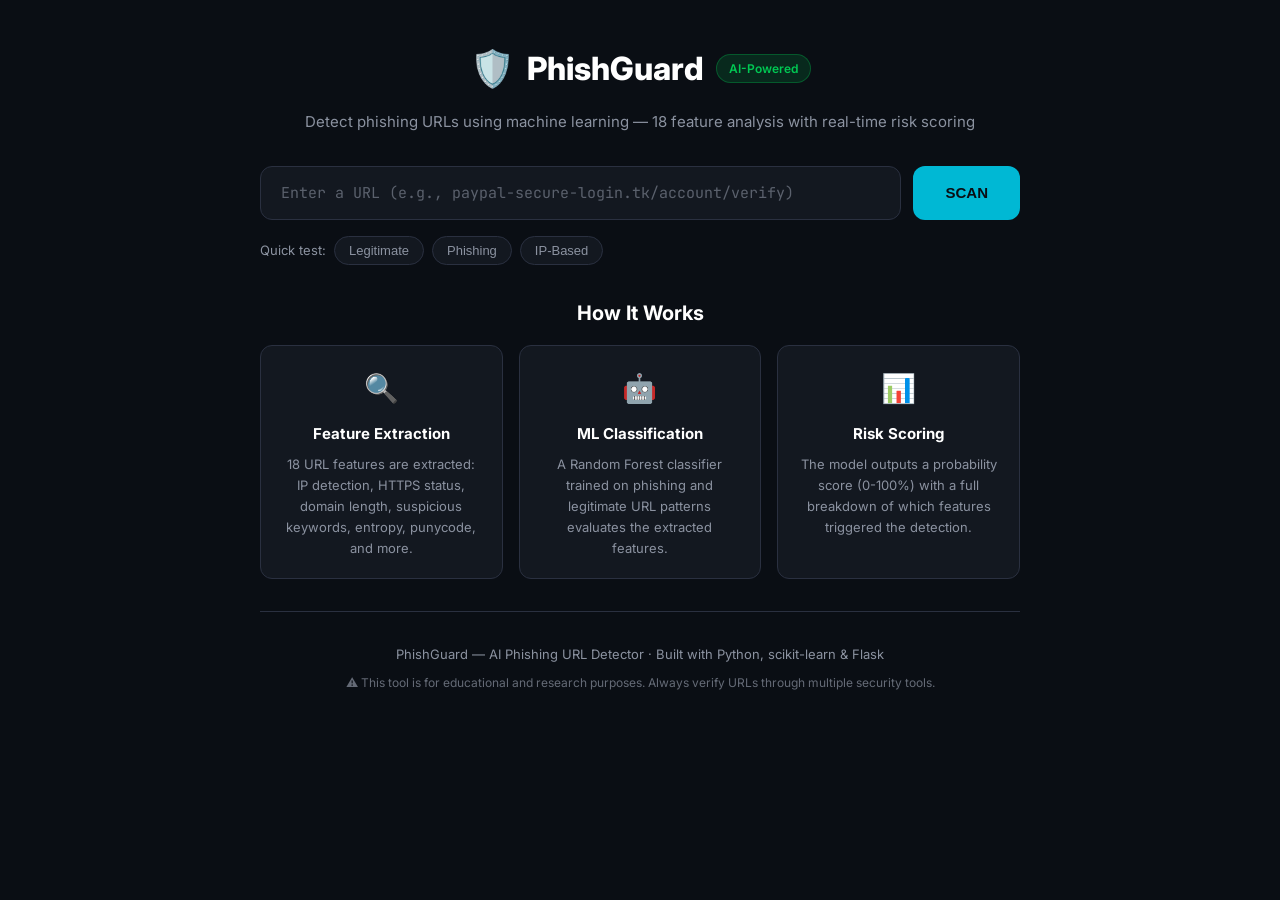
==== templates/index.html @ 92963863 "Initial commit: PhishGuard AI phishing URL detector - Python Flask web server with REST API - Random" ====
<!DOCTYPE html>
<html lang="en">
<head>
  <meta charset="UTF-8">
  <meta name="viewport" content="width=device-width, initial-scale=1.0">
  <title>PhishGuard — AI Phishing URL Detector</title>
  <link rel="stylesheet" href="/static/css/style.css">
  <link rel="preconnect" href="https://fonts.googleapis.com">
  <link href="https://fonts.googleapis.com/css2?family=JetBrains+Mono:wght@400;500;700&family=Inter:wght@300;400;500;600;700;800&display=swap" rel="stylesheet">
</head>
<body>
  <div class="container">
    <!-- Header -->
    <header>
      <div class="logo">
        <span class="logo-icon">🛡️</span>
        <h1>PhishGuard</h1>
        <span class="badge">AI-Powered</span>
      </div>
      <p class="subtitle">Detect phishing URLs using machine learning — 18 feature analysis with real-time risk scoring</p>
    </header>

    <!-- Input Section -->
    <section class="input-section">
      <div class="input-row">
        <input type="text" id="urlInput" placeholder="Enter a URL (e.g., paypal-secure-login.tk/account/verify)" autocomplete="off">
        <button id="scanBtn" onclick="scanUrl()">SCAN</button>
      </div>
      <div class="quick-test">
        <span>Quick test:</span>
        <button class="test-btn" onclick="testUrl('https://www.google.com/search?q=hello')">Legitimate</button>
        <button class="test-btn" onclick="testUrl('http://paypal-secure-login.tk/account/verify?id=12345')">Phishing</button>
        <button class="test-btn" onclick="testUrl('http://192.168.1.1/login.php?account=verify')">IP-Based</button>
      </div>
    </section>

    <!-- Loading -->
    <div id="loading" class="loading hidden">
      <div class="spinner"></div>
      <p>Analyzing URL...</p>
    </div>

    <!-- Error -->
    <div id="error" class="error hidden"></div>

    <!-- Results -->
    <div id="results" class="results hidden">
      <!-- Risk Score -->
      <div class="risk-score-card">
        <div class="risk-gauge">
          <div class="gauge-circle" id="gaugeCircle">
            <div class="gauge-value" id="riskScore">0</div>
            <div class="gauge-label">RISK SCORE</div>
          </div>
        </div>
        <div class="risk-info">
          <div class="risk-level" id="riskLevel">LOW</div>
          <div class="risk-url" id="scannedUrl"></div>
          <div class="risk-prob">
            <div class="prob-bar">
              <div class="prob-label">Legitimate</div>
              <div class="prob-fill legit" id="legitBar"></div>
              <div class="prob-pct" id="legitPct">0%</div>
            </div>
            <div class="prob-bar">
              <div class="prob-label">Phishing</div>
              <div class="prob-fill phish" id="phishBar"></div>
              <div class="prob-pct" id="phishPct">0%</div>
            </div>
          </div>
        </div>
      </div>

      <!-- Summary -->
      <div class="summary-card">
        <div class="summary-stat">
          <div class="stat-val" id="suspiciousCount">0</div>
          <div class="stat-label">Suspicious Features</div>
        </div>
        <div class="summary-divider"></div>
        <div class="summary-stat">
          <div class="stat-val" id="totalFeatures">18</div>
          <div class="stat-label">Total Features Analyzed</div>
        </div>
        <div class="summary-divider"></div>
        <div class="summary-stat">
          <div class="stat-val" id="verdict">SAFE</div>
          <div class="stat-label">Verdict</div>
        </div>
      </div>

      <!-- Feature Breakdown -->
      <div class="features-card">
        <h3>Feature Analysis Breakdown</h3>
        <p class="card-desc">18 URL features extracted and evaluated by the Random Forest model</p>
        <div id="featureList" class="feature-list"></div>
      </div>
    </div>

    <!-- Info Section -->
    <section class="info-section" id="infoSection">
      <h3>How It Works</h3>
      <div class="info-grid">
        <div class="info-card">
          <div class="info-icon">🔍</div>
          <h4>Feature Extraction</h4>
          <p>18 URL features are extracted: IP detection, HTTPS status, domain length, suspicious keywords, entropy, punycode, and more.</p>
        </div>
        <div class="info-card">
          <div class="info-icon">🤖</div>
          <h4>ML Classification</h4>
          <p>A Random Forest classifier trained on phishing and legitimate URL patterns evaluates the extracted features.</p>
        </div>
        <div class="info-card">
          <div class="info-icon">📊</div>
          <h4>Risk Scoring</h4>
          <p>The model outputs a probability score (0-100%) with a full breakdown of which features triggered the detection.</p>
        </div>
      </div>
    </section>

    <!-- Footer -->
    <footer>
      <p>PhishGuard — AI Phishing URL Detector · Built with Python, scikit-learn & Flask</p>
      <p class="footer-note">⚠️ This tool is for educational and research purposes. Always verify URLs through multiple security tools.</p>
    </footer>
  </div>

  <script src="/static/js/app.js"></script>
</body>
</html>
---- static/css/style.css ----
:root {
  --bg: #0A0E14;
  --bg-card: #131820;
  --bg-light: #1A1F2B;
  --border: #2A3040;
  --green: #00C853;
  --yellow: #FFD600;
  --red: #FF3D00;
  --cyan: #00B8D4;
  --orange: #FF8C00;
  --text: #E8EAED;
  --text-dim: #8B92A0;
}

* { margin: 0; padding: 0; box-sizing: border-box; }

body {
  font-family: 'Inter', -apple-system, sans-serif;
  background: var(--bg); color: var(--text);
  line-height: 1.6; min-height: 100vh;
}

.container { max-width: 800px; margin: 0 auto; padding: 40px 20px; }

/* Header */
header { text-align: center; margin-bottom: 32px; }
.logo { display: flex; align-items: center; justify-content: center; gap: 12px; }
.logo-icon { font-size: 36px; }
h1 { font-size: 32px; font-weight: 800; color: white; }
.badge {
  background: rgba(0,200,83,0.15); color: var(--green);
  padding: 4px 12px; border-radius: 100px;
  font-size: 12px; font-weight: 600;
  border: 1px solid rgba(0,200,83,0.3);
}
.subtitle { color: var(--text-dim); font-size: 15px; margin-top: 12px; }

/* Input */
.input-section { margin-bottom: 32px; }
.input-row {
  display: flex; gap: 12px; margin-bottom: 16px;
}
#urlInput {
  flex: 1; padding: 16px 20px;
  background: var(--bg-card); border: 1px solid var(--border);
  border-radius: 12px; color: var(--text); font-size: 15px;
  font-family: 'JetBrains Mono', monospace;
  transition: border-color 0.2s;
}
#urlInput:focus { outline: none; border-color: var(--cyan); }
#urlInput::placeholder { color: var(--text-dim); opacity: 0.6; }
#scanBtn {
  padding: 16px 32px; background: var(--cyan); color: var(--bg);
  border: none; border-radius: 12px;
  font-size: 15px; font-weight: 700; cursor: pointer;
  transition: transform 0.2s, background 0.2s;
}
#scanBtn:hover { background: #00D4F0; transform: translateY(-2px); }
#scanBtn:active { transform: translateY(0); }

.quick-test {
  display: flex; align-items: center; gap: 8px; flex-wrap: wrap;
}
.quick-test span { font-size: 13px; color: var(--text-dim); }
.test-btn {
  padding: 6px 14px; background: var(--bg-card);
  border: 1px solid var(--border); border-radius: 100px;
  color: var(--text-dim); font-size: 13px; cursor: pointer;
  transition: all 0.2s;
}
.test-btn:hover { border-color: var(--cyan); color: var(--cyan); }

/* Loading */
.loading { text-align: center; padding: 48px; }
.spinner {
  width: 48px; height: 48px; border-radius: 50%;
  border: 3px solid var(--border); border-top-color: var(--cyan);
  animation: spin 0.8s linear infinite; margin: 0 auto 16px;
}
@keyframes spin { to { transform: rotate(360deg); } }
.loading p { color: var(--text-dim); }

/* Error */
.error {
  padding: 16px 20px; background: rgba(255,61,0,0.1);
  border: 1px solid rgba(255,61,0,0.3); border-radius: 12px;
  color: var(--red); text-align: center;
}

/* Results */
.results { animation: fadeIn 0.4s ease; }
@keyframes fadeIn { from { opacity: 0; transform: translateY(20px); } to { opacity: 1; } }

/* Risk Score Card */
.risk-score-card {
  display: flex; gap: 32px; align-items: center;
  background: var(--bg-card); border: 1px solid var(--border);
  border-radius: 16px; padding: 32px; margin-bottom: 16px;
}
.risk-gauge { flex-shrink: 0; }
.gauge-circle {
  width: 120px; height: 120px; border-radius: 50%;
  display: flex; flex-direction: column; align-items: center; justify-content: center;
  border: 4px solid var(--green); transition: border-color 0.4s;
}
.gauge-value { font-size: 32px; font-weight: 800; color: white; }
.gauge-label { font-size: 11px; color: var(--text-dim); margin-top: 2px; }
.risk-info { flex: 1; }
.risk-level {
  font-size: 24px; font-weight: 800; margin-bottom: 4px;
}
.risk-url {
  font-family: 'JetBrains Mono', monospace; font-size: 13px;
  color: var(--text-dim); margin-bottom: 16px;
  word-break: break-all; max-width: 100%;
}
.risk-prob { display: flex; flex-direction: column; gap: 8px; }
.prob-bar {
  display: flex; align-items: center; gap: 12px; font-size: 13px;
}
.prob-label { width: 80px; color: var(--text-dim); }
.prob-fill {
  height: 8px; border-radius: 100px; width: 0;
  transition: width 0.6s ease; background: var(--green);
}
.prob-fill.phish { background: var(--red); }
.prob-pct { width: 50px; color: var(--text); font-weight: 600; }

/* Summary */
.summary-card {
  display: flex; align-items: center; justify-content: space-around;
  background: var(--bg-card); border: 1px solid var(--border);
  border-radius: 16px; padding: 24px; margin-bottom: 16px;
}
.summary-stat { text-align: center; }
.stat-val { font-size: 28px; font-weight: 800; color: white; }
.stat-label { font-size: 12px; color: var(--text-dim); margin-top: 4px; }
.summary-divider { width: 1px; height: 40px; background: var(--border); }

/* Features */
.features-card {
  background: var(--bg-card); border: 1px solid var(--border);
  border-radius: 16px; padding: 24px; margin-bottom: 32px;
}
.features-card h3 { font-size: 18px; color: white; margin-bottom: 4px; }
.card-desc { font-size: 13px; color: var(--text-dim); margin-bottom: 20px; }
.feature-list { display: flex; flex-direction: column; gap: 8px; }
.feature-item {
  display: flex; align-items: center; gap: 12px;
  padding: 10px 16px; background: var(--bg-light);
  border-radius: 8px; border: 1px solid transparent;
  transition: border-color 0.2s;
}
.feature-item.suspicious {
  border-color: rgba(255,61,0,0.3);
  background: rgba(255,61,0,0.05);
}
.feature-icon { font-size: 16px; width: 20px; }
.feature-name { font-size: 13px; color: var(--text); flex: 1; }
.feature-value {
  font-family: 'JetBrains Mono', monospace; font-size: 13px;
  color: var(--text-dim); font-weight: 600;
}
.feature-note {
  font-size: 12px; color: var(--red); margin-left: 8px;
}

/* Info Section */
.info-section { margin-bottom: 32px; }
.info-section h3 { font-size: 20px; color: white; margin-bottom: 16px; text-align: center; }
.info-grid { display: grid; grid-template-columns: repeat(3, 1fr); gap: 16px; }
.info-card {
  background: var(--bg-card); border: 1px solid var(--border);
  border-radius: 12px; padding: 20px; text-align: center;
}
.info-icon { font-size: 28px; margin-bottom: 12px; }
.info-card h4 { font-size: 15px; color: white; margin-bottom: 8px; }
.info-card p { font-size: 13px; color: var(--text-dim); }

/* Footer */
footer { text-align: center; padding-top: 32px; border-top: 1px solid var(--border); }
footer p { font-size: 13px; color: var(--text-dim); }
.footer-note { font-size: 12px; margin-top: 8px; opacity: 0.7; }

/* Hidden */
.hidden { display: none; }

/* Responsive */
@media (max-width: 600px) {
  .container { padding: 20px 16px; }
  .input-row { flex-direction: column; }
  #scanBtn { width: 100%; }
  .risk-score-card { flex-direction: column; text-align: center; }
  .info-grid { grid-template-columns: 1fr; }
  .summary-card { flex-direction: column; gap: 16px; }
  .summary-divider { width: 100%; height: 1px; }
  h1 { font-size: 26px; }
}
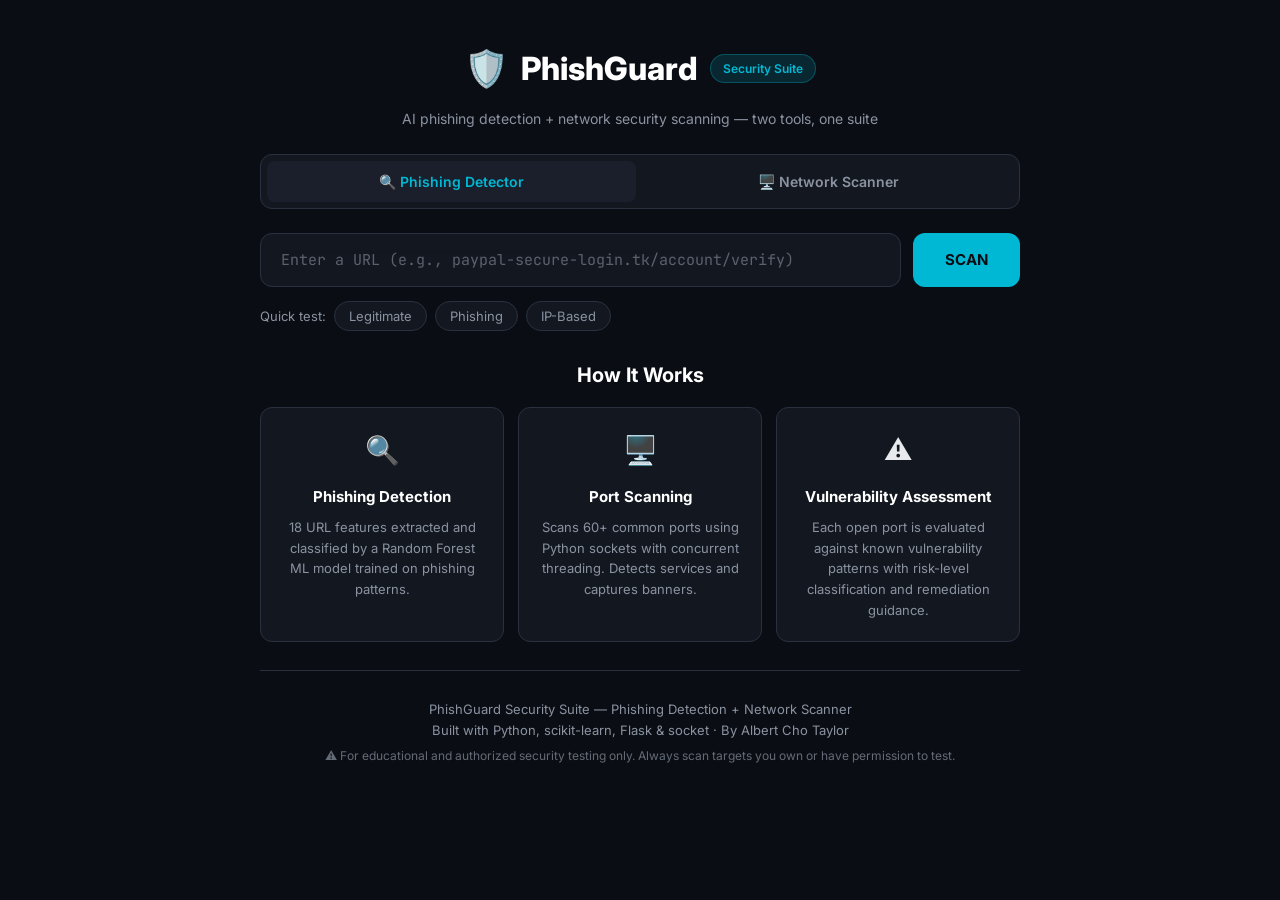
==== commit 62190bfe: "Add Network Security Scanner — port scanning, service detection, vulnerability assessment - scanner." ====
--- a/templates/index.html
+++ b/templates/index.html
@@ -3,126 +3,207 @@
 <head>
   <meta charset="UTF-8">
   <meta name="viewport" content="width=device-width, initial-scale=1.0">
-  <title>PhishGuard — AI Phishing URL Detector</title>
+  <title>PhishGuard — Security Suite</title>
   <link rel="stylesheet" href="/static/css/style.css">
   <link rel="preconnect" href="https://fonts.googleapis.com">
   <link href="https://fonts.googleapis.com/css2?family=JetBrains+Mono:wght@400;500;700&family=Inter:wght@300;400;500;600;700;800&display=swap" rel="stylesheet">
 </head>
 <body>
   <div class="container">
-    <!-- Header -->
     <header>
       <div class="logo">
         <span class="logo-icon">🛡️</span>
         <h1>PhishGuard</h1>
-        <span class="badge">AI-Powered</span>
-      </div>
-      <p class="subtitle">Detect phishing URLs using machine learning — 18 feature analysis with real-time risk scoring</p>
+        <span class="badge">Security Suite</span>
+      </div>
+      <p class="subtitle">AI phishing detection + network security scanning — two tools, one suite</p>
     </header>
 
-    <!-- Input Section -->
-    <section class="input-section">
-      <div class="input-row">
-        <input type="text" id="urlInput" placeholder="Enter a URL (e.g., paypal-secure-login.tk/account/verify)" autocomplete="off">
-        <button id="scanBtn" onclick="scanUrl()">SCAN</button>
-      </div>
-      <div class="quick-test">
-        <span>Quick test:</span>
-        <button class="test-btn" onclick="testUrl('https://www.google.com/search?q=hello')">Legitimate</button>
-        <button class="test-btn" onclick="testUrl('http://paypal-secure-login.tk/account/verify?id=12345')">Phishing</button>
-        <button class="test-btn" onclick="testUrl('http://192.168.1.1/login.php?account=verify')">IP-Based</button>
-      </div>
-    </section>
-
-    <!-- Loading -->
-    <div id="loading" class="loading hidden">
-      <div class="spinner"></div>
-      <p>Analyzing URL...</p>
-    </div>
-
-    <!-- Error -->
-    <div id="error" class="error hidden"></div>
-
-    <!-- Results -->
-    <div id="results" class="results hidden">
-      <!-- Risk Score -->
-      <div class="risk-score-card">
-        <div class="risk-gauge">
+    <!-- Tab Navigation -->
+    <nav class="tabs">
+      <button class="tab active" onclick="switchTab('phishing')" id="tab-phishing">
+        🔍 Phishing Detector
+      </button>
+      <button class="tab" onclick="switchTab('scanner')" id="tab-scanner">
+        🖥️ Network Scanner
+      </button>
+    </nav>
+
+    <!-- PHISHING DETECTOR TAB -->
+    <div id="phishing-panel" class="tab-panel active">
+      <section class="input-section">
+        <div class="input-row">
+          <input type="text" id="urlInput" placeholder="Enter a URL (e.g., paypal-secure-login.tk/account/verify)" autocomplete="off">
+          <button id="scanBtn" onclick="scanUrl()">SCAN</button>
+        </div>
+        <div class="quick-test">
+          <span>Quick test:</span>
+          <button class="test-btn" onclick="testUrl('https://www.google.com/search?q=hello')">Legitimate</button>
+          <button class="test-btn" onclick="testUrl('http://paypal-secure-login.tk/account/verify?id=12345')">Phishing</button>
+          <button class="test-btn" onclick="testUrl('http://192.168.1.1/login.php?account=verify')">IP-Based</button>
+        </div>
+      </section>
+
+      <div id="loading" class="loading hidden">
+        <div class="spinner"></div>
+        <p>Analyzing URL...</p>
+      </div>
+      <div id="error" class="error hidden"></div>
+
+      <div id="results" class="results hidden">
+        <div class="risk-score-card">
           <div class="gauge-circle" id="gaugeCircle">
             <div class="gauge-value" id="riskScore">0</div>
             <div class="gauge-label">RISK SCORE</div>
           </div>
-        </div>
-        <div class="risk-info">
-          <div class="risk-level" id="riskLevel">LOW</div>
-          <div class="risk-url" id="scannedUrl"></div>
-          <div class="risk-prob">
-            <div class="prob-bar">
-              <div class="prob-label">Legitimate</div>
-              <div class="prob-fill legit" id="legitBar"></div>
-              <div class="prob-pct" id="legitPct">0%</div>
+          <div class="risk-info">
+            <div class="risk-level" id="riskLevel">LOW</div>
+            <div class="risk-url" id="scannedUrl"></div>
+            <div class="risk-prob">
+              <div class="prob-bar">
+                <div class="prob-label">Legitimate</div>
+                <div class="prob-fill legit" id="legitBar"></div>
+                <div class="prob-pct" id="legitPct">0%</div>
+              </div>
+              <div class="prob-bar">
+                <div class="prob-label">Phishing</div>
+                <div class="prob-fill phish" id="phishBar"></div>
+                <div class="prob-pct" id="phishPct">0%</div>
+              </div>
             </div>
-            <div class="prob-bar">
-              <div class="prob-label">Phishing</div>
-              <div class="prob-fill phish" id="phishBar"></div>
-              <div class="prob-pct" id="phishPct">0%</div>
+          </div>
+        </div>
+
+        <div class="summary-card">
+          <div class="summary-stat">
+            <div class="stat-val" id="suspiciousCount">0</div>
+            <div class="stat-label">Suspicious Features</div>
+          </div>
+          <div class="summary-divider"></div>
+          <div class="summary-stat">
+            <div class="stat-val" id="totalFeatures">18</div>
+            <div class="stat-label">Features Analyzed</div>
+          </div>
+          <div class="summary-divider"></div>
+          <div class="summary-stat">
+            <div class="stat-val" id="verdict">SAFE</div>
+            <div class="stat-label">Verdict</div>
+          </div>
+        </div>
+
+        <div class="features-card">
+          <h3>Feature Analysis Breakdown</h3>
+          <p class="card-desc">18 URL features extracted and evaluated by the Random Forest model</p>
+          <div id="featureList" class="feature-list"></div>
+        </div>
+      </div>
+    </div>
+
+    <!-- NETWORK SCANNER TAB -->
+    <div id="scanner-panel" class="tab-panel">
+      <section class="input-section">
+        <div class="input-row">
+          <input type="text" id="targetInput" placeholder="Enter target (e.g., scanme.nmap.org or 192.168.1.1)" autocomplete="off">
+          <button id="scanNetBtn" onclick="scanNetwork()">SCAN</button>
+        </div>
+        <div class="quick-test">
+          <span>Quick test:</span>
+          <button class="test-btn" onclick="testTarget('scanme.nmap.org')">scanme.nmap.org</button>
+          <button class="test-btn" onclick="testTarget('localhost')">localhost</button>
+        </div>
+        <p class="scanner-note">ℹ️ Scans 60+ common ports for open services, banners, and vulnerabilities. For authorized targets only.</p>
+      </section>
+
+      <div id="netLoading" class="loading hidden">
+        <div class="spinner"></div>
+        <p>Scanning target — this may take 10-30 seconds...</p>
+      </div>
+      <div id="netError" class="error hidden"></div>
+
+      <div id="netResults" class="results hidden">
+        <div class="risk-score-card">
+          <div class="gauge-circle" id="netGaugeCircle">
+            <div class="gauge-value" id="netRiskScore">0</div>
+            <div class="gauge-label">RISK SCORE</div>
+          </div>
+          <div class="risk-info">
+            <div class="risk-level" id="netRiskLevel">LOW</div>
+            <div class="risk-url" id="scannedTarget"></div>
+            <div class="net-stats">
+              <div class="net-stat-item">
+                <span class="net-stat-label">Ports Scanned</span>
+                <span class="net-stat-val" id="portsScanned">0</span>
+              </div>
+              <div class="net-stat-item">
+                <span class="net-stat-label">Open Ports</span>
+                <span class="net-stat-val" id="portsOpen">0</span>
+              </div>
+              <div class="net-stat-item">
+                <span class="net-stat-label">Resolved IP</span>
+                <span class="net-stat-val" id="resolvedIp">—</span>
+              </div>
             </div>
           </div>
         </div>
-      </div>
-
-      <!-- Summary -->
-      <div class="summary-card">
-        <div class="summary-stat">
-          <div class="stat-val" id="suspiciousCount">0</div>
-          <div class="stat-label">Suspicious Features</div>
-        </div>
-        <div class="summary-divider"></div>
-        <div class="summary-stat">
-          <div class="stat-val" id="totalFeatures">18</div>
-          <div class="stat-label">Total Features Analyzed</div>
-        </div>
-        <div class="summary-divider"></div>
-        <div class="summary-stat">
-          <div class="stat-val" id="verdict">SAFE</div>
-          <div class="stat-label">Verdict</div>
-        </div>
-      </div>
-
-      <!-- Feature Breakdown -->
-      <div class="features-card">
-        <h3>Feature Analysis Breakdown</h3>
-        <p class="card-desc">18 URL features extracted and evaluated by the Random Forest model</p>
-        <div id="featureList" class="feature-list"></div>
+
+        <div class="summary-card">
+          <div class="summary-stat">
+            <div class="stat-val" id="highRiskPorts">0</div>
+            <div class="stat-label">High Risk</div>
+          </div>
+          <div class="summary-divider"></div>
+          <div class="summary-stat">
+            <div class="stat-val" id="mediumRiskPorts">0</div>
+            <div class="stat-label">Medium Risk</div>
+          </div>
+          <div class="summary-divider"></div>
+          <div class="summary-stat">
+            <div class="stat-val" id="lowRiskPorts">0</div>
+            <div class="stat-label">Low Risk</div>
+          </div>
+          <div class="summary-divider"></div>
+          <div class="summary-stat">
+            <div class="stat-val" id="netVerdict">SECURE</div>
+            <div class="stat-label">Status</div>
+          </div>
+        </div>
+
+        <div class="scan-summary" id="scanSummary"></div>
+
+        <div class="features-card">
+          <h3>Open Ports & Services</h3>
+          <p class="card-desc">Detailed breakdown of detected services, banners, and vulnerabilities</p>
+          <div id="portList" class="feature-list"></div>
+        </div>
       </div>
     </div>
 
     <!-- Info Section -->
-    <section class="info-section" id="infoSection">
+    <section class="info-section">
       <h3>How It Works</h3>
       <div class="info-grid">
         <div class="info-card">
           <div class="info-icon">🔍</div>
-          <h4>Feature Extraction</h4>
-          <p>18 URL features are extracted: IP detection, HTTPS status, domain length, suspicious keywords, entropy, punycode, and more.</p>
+          <h4>Phishing Detection</h4>
+          <p>18 URL features extracted and classified by a Random Forest ML model trained on phishing patterns.</p>
         </div>
         <div class="info-card">
-          <div class="info-icon">🤖</div>
-          <h4>ML Classification</h4>
-          <p>A Random Forest classifier trained on phishing and legitimate URL patterns evaluates the extracted features.</p>
+          <div class="info-icon">🖥️</div>
+          <h4>Port Scanning</h4>
+          <p>Scans 60+ common ports using Python sockets with concurrent threading. Detects services and captures banners.</p>
         </div>
         <div class="info-card">
-          <div class="info-icon">📊</div>
-          <h4>Risk Scoring</h4>
-          <p>The model outputs a probability score (0-100%) with a full breakdown of which features triggered the detection.</p>
+          <div class="info-icon">⚠️</div>
+          <h4>Vulnerability Assessment</h4>
+          <p>Each open port is evaluated against known vulnerability patterns with risk-level classification and remediation guidance.</p>
         </div>
       </div>
     </section>
 
-    <!-- Footer -->
     <footer>
-      <p>PhishGuard — AI Phishing URL Detector · Built with Python, scikit-learn & Flask</p>
-      <p class="footer-note">⚠️ This tool is for educational and research purposes. Always verify URLs through multiple security tools.</p>
+      <p>PhishGuard Security Suite — Phishing Detection + Network Scanner</p>
+      <p>Built with Python, scikit-learn, Flask & socket · By Albert Cho Taylor</p>
+      <p class="footer-note">⚠️ For educational and authorized security testing only. Always scan targets you own or have permission to test.</p>
     </footer>
   </div>
 
--- a/static/css/style.css
+++ b/static/css/style.css
@@ -23,52 +23,74 @@
 .container { max-width: 800px; margin: 0 auto; padding: 40px 20px; }
 
 /* Header */
-header { text-align: center; margin-bottom: 32px; }
+header { text-align: center; margin-bottom: 24px; }
 .logo { display: flex; align-items: center; justify-content: center; gap: 12px; }
 .logo-icon { font-size: 36px; }
 h1 { font-size: 32px; font-weight: 800; color: white; }
 .badge {
-  background: rgba(0,200,83,0.15); color: var(--green);
+  background: rgba(0,184,212,0.15); color: var(--cyan);
   padding: 4px 12px; border-radius: 100px;
   font-size: 12px; font-weight: 600;
-  border: 1px solid rgba(0,200,83,0.3);
-}
-.subtitle { color: var(--text-dim); font-size: 15px; margin-top: 12px; }
+  border: 1px solid rgba(0,184,212,0.3);
+}
+.subtitle { color: var(--text-dim); font-size: 14px; margin-top: 10px; }
+
+/* Tabs */
+.tabs {
+  display: flex; gap: 8px; margin-bottom: 24px;
+  background: var(--bg-card); border-radius: 12px; padding: 6px;
+  border: 1px solid var(--border);
+}
+.tab {
+  flex: 1; padding: 12px 16px; background: transparent;
+  border: none; border-radius: 8px; color: var(--text-dim);
+  font-size: 14px; font-weight: 600; cursor: pointer;
+  transition: all 0.2s; font-family: inherit;
+}
+.tab:hover { color: var(--text); }
+.tab.active { background: var(--bg-light); color: var(--cyan); }
+
+.tab-panel { display: none; }
+.tab-panel.active { display: block; animation: fadeIn 0.3s ease; }
 
 /* Input */
-.input-section { margin-bottom: 32px; }
-.input-row {
-  display: flex; gap: 12px; margin-bottom: 16px;
-}
-#urlInput {
+.input-section { margin-bottom: 28px; }
+.input-row { display: flex; gap: 12px; margin-bottom: 14px; }
+#urlInput, #targetInput {
   flex: 1; padding: 16px 20px;
   background: var(--bg-card); border: 1px solid var(--border);
   border-radius: 12px; color: var(--text); font-size: 15px;
   font-family: 'JetBrains Mono', monospace;
   transition: border-color 0.2s;
 }
-#urlInput:focus { outline: none; border-color: var(--cyan); }
-#urlInput::placeholder { color: var(--text-dim); opacity: 0.6; }
-#scanBtn {
+#urlInput:focus, #targetInput:focus { outline: none; border-color: var(--cyan); }
+#urlInput::placeholder, #targetInput::placeholder { color: var(--text-dim); opacity: 0.6; }
+#scanBtn, #scanNetBtn {
   padding: 16px 32px; background: var(--cyan); color: var(--bg);
   border: none; border-radius: 12px;
   font-size: 15px; font-weight: 700; cursor: pointer;
-  transition: transform 0.2s, background 0.2s;
-}
-#scanBtn:hover { background: #00D4F0; transform: translateY(-2px); }
-#scanBtn:active { transform: translateY(0); }
+  transition: transform 0.2s; font-family: inherit;
+}
+#scanBtn:hover, #scanNetBtn:hover { background: #00D4F0; transform: translateY(-2px); }
+#scanBtn:disabled, #scanNetBtn:disabled { opacity: 0.6; cursor: not-allowed; transform: none; }
 
 .quick-test {
-  display: flex; align-items: center; gap: 8px; flex-wrap: wrap;
+  display: flex; align-items: center; gap: 8px; flex-wrap: wrap; margin-bottom: 10px;
 }
 .quick-test span { font-size: 13px; color: var(--text-dim); }
 .test-btn {
   padding: 6px 14px; background: var(--bg-card);
   border: 1px solid var(--border); border-radius: 100px;
   color: var(--text-dim); font-size: 13px; cursor: pointer;
-  transition: all 0.2s;
+  transition: all 0.2s; font-family: inherit;
 }
 .test-btn:hover { border-color: var(--cyan); color: var(--cyan); }
+
+.scanner-note {
+  font-size: 12px; color: var(--text-dim); margin-top: 8px;
+  padding: 10px 14px; background: rgba(0,184,212,0.05);
+  border-radius: 8px; border: 1px solid rgba(0,184,212,0.15);
+}
 
 /* Loading */
 .loading { text-align: center; padding: 48px; }
@@ -95,80 +117,105 @@
 .risk-score-card {
   display: flex; gap: 32px; align-items: center;
   background: var(--bg-card); border: 1px solid var(--border);
-  border-radius: 16px; padding: 32px; margin-bottom: 16px;
-}
-.risk-gauge { flex-shrink: 0; }
+  border-radius: 16px; padding: 28px; margin-bottom: 14px;
+}
 .gauge-circle {
   width: 120px; height: 120px; border-radius: 50%;
   display: flex; flex-direction: column; align-items: center; justify-content: center;
   border: 4px solid var(--green); transition: border-color 0.4s;
+  flex-shrink: 0;
 }
 .gauge-value { font-size: 32px; font-weight: 800; color: white; }
 .gauge-label { font-size: 11px; color: var(--text-dim); margin-top: 2px; }
 .risk-info { flex: 1; }
-.risk-level {
-  font-size: 24px; font-weight: 800; margin-bottom: 4px;
-}
+.risk-level { font-size: 24px; font-weight: 800; margin-bottom: 4px; }
 .risk-url {
   font-family: 'JetBrains Mono', monospace; font-size: 13px;
   color: var(--text-dim); margin-bottom: 16px;
-  word-break: break-all; max-width: 100%;
-}
+  word-break: break-all;
+}
+
+/* Probability bars */
 .risk-prob { display: flex; flex-direction: column; gap: 8px; }
-.prob-bar {
-  display: flex; align-items: center; gap: 12px; font-size: 13px;
-}
+.prob-bar { display: flex; align-items: center; gap: 12px; font-size: 13px; }
 .prob-label { width: 80px; color: var(--text-dim); }
-.prob-fill {
-  height: 8px; border-radius: 100px; width: 0;
-  transition: width 0.6s ease; background: var(--green);
-}
+.prob-fill { height: 8px; border-radius: 100px; width: 0; transition: width 0.6s ease; background: var(--green); }
 .prob-fill.phish { background: var(--red); }
 .prob-pct { width: 50px; color: var(--text); font-weight: 600; }
+
+/* Network stats */
+.net-stats { display: flex; gap: 20px; flex-wrap: wrap; }
+.net-stat-item { display: flex; flex-direction: column; gap: 2px; }
+.net-stat-label { font-size: 11px; color: var(--text-dim); }
+.net-stat-val { font-size: 14px; font-family: 'JetBrains Mono', monospace; color: var(--text); }
 
 /* Summary */
 .summary-card {
   display: flex; align-items: center; justify-content: space-around;
   background: var(--bg-card); border: 1px solid var(--border);
-  border-radius: 16px; padding: 24px; margin-bottom: 16px;
+  border-radius: 16px; padding: 20px; margin-bottom: 14px;
 }
 .summary-stat { text-align: center; }
-.stat-val { font-size: 28px; font-weight: 800; color: white; }
-.stat-label { font-size: 12px; color: var(--text-dim); margin-top: 4px; }
+.stat-val { font-size: 24px; font-weight: 800; color: white; }
+.stat-label { font-size: 11px; color: var(--text-dim); margin-top: 4px; }
 .summary-divider { width: 1px; height: 40px; background: var(--border); }
 
-/* Features */
+/* Scan summary text */
+.scan-summary {
+  padding: 16px 20px; background: var(--bg-card); border: 1px solid var(--border);
+  border-radius: 12px; margin-bottom: 14px; font-size: 13px;
+  color: var(--text-dim); line-height: 1.6;
+}
+
+/* Features / Port list */
 .features-card {
   background: var(--bg-card); border: 1px solid var(--border);
-  border-radius: 16px; padding: 24px; margin-bottom: 32px;
+  border-radius: 16px; padding: 24px; margin-bottom: 28px;
 }
 .features-card h3 { font-size: 18px; color: white; margin-bottom: 4px; }
 .card-desc { font-size: 13px; color: var(--text-dim); margin-bottom: 20px; }
 .feature-list { display: flex; flex-direction: column; gap: 8px; }
+
 .feature-item {
-  display: flex; align-items: center; gap: 12px;
-  padding: 10px 16px; background: var(--bg-light);
+  display: flex; align-items: flex-start; gap: 12px;
+  padding: 12px 16px; background: var(--bg-light);
   border-radius: 8px; border: 1px solid transparent;
   transition: border-color 0.2s;
 }
-.feature-item.suspicious {
-  border-color: rgba(255,61,0,0.3);
-  background: rgba(255,61,0,0.05);
-}
-.feature-icon { font-size: 16px; width: 20px; }
-.feature-name { font-size: 13px; color: var(--text); flex: 1; }
-.feature-value {
-  font-family: 'JetBrains Mono', monospace; font-size: 13px;
-  color: var(--text-dim); font-weight: 600;
-}
-.feature-note {
-  font-size: 12px; color: var(--red); margin-left: 8px;
-}
+.feature-item.suspicious { border-color: rgba(255,61,0,0.3); background: rgba(255,61,0,0.05); }
+.feature-item.medium-risk { border-color: rgba(255,214,0,0.3); background: rgba(255,214,0,0.05); }
+.feature-item.low-risk { border-color: rgba(0,200,83,0.2); background: rgba(0,200,83,0.03); }
+
+.feature-icon { font-size: 16px; width: 20px; flex-shrink: 0; margin-top: 2px; }
+.feature-name { font-size: 13px; color: var(--text); }
+.feature-value { font-family: 'JetBrains Mono', monospace; font-size: 13px; color: var(--text-dim); font-weight: 600; }
+.feature-note { font-size: 12px; color: var(--red); }
+
+/* Port item specific */
+.port-item {
+  display: grid; grid-template-columns: 60px 100px 1fr auto;
+  gap: 12px; align-items: center;
+  padding: 12px 16px; background: var(--bg-light);
+  border-radius: 8px; border: 1px solid transparent;
+}
+.port-item.high { border-color: rgba(255,61,0,0.3); background: rgba(255,61,0,0.05); }
+.port-item.medium { border-color: rgba(255,214,0,0.3); background: rgba(255,214,0,0.05); }
+.port-item.low { border-color: rgba(0,200,83,0.2); background: rgba(0,200,83,0.03); }
+.port-num { font-family: 'JetBrains Mono', monospace; font-size: 16px; font-weight: 700; color: var(--cyan); }
+.port-service { font-size: 13px; font-weight: 600; color: var(--text); }
+.port-risk { padding: 4px 10px; border-radius: 100px; font-size: 11px; font-weight: 700; }
+.port-risk.high { background: rgba(255,61,0,0.15); color: var(--red); }
+.port-risk.medium { background: rgba(255,214,0,0.15); color: var(--yellow); }
+.port-risk.low { background: rgba(0,200,83,0.15); color: var(--green); }
+.port-detail { display: none; padding: 10px 16px; margin-top: 6px; background: var(--bg); border-radius: 8px; font-size: 12px; color: var(--text-dim); }
+.port-item-row { cursor: pointer; }
+.port-banner { font-family: 'JetBrains Mono', monospace; font-size: 12px; color: var(--text-dim); margin-bottom: 6px; }
+.port-vuln { color: var(--red); font-size: 12px; }
 
 /* Info Section */
-.info-section { margin-bottom: 32px; }
+.info-section { margin-bottom: 28px; }
 .info-section h3 { font-size: 20px; color: white; margin-bottom: 16px; text-align: center; }
-.info-grid { display: grid; grid-template-columns: repeat(3, 1fr); gap: 16px; }
+.info-grid { display: grid; grid-template-columns: repeat(3, 1fr); gap: 14px; }
 .info-card {
   background: var(--bg-card); border: 1px solid var(--border);
   border-radius: 12px; padding: 20px; text-align: center;
@@ -178,21 +225,23 @@
 .info-card p { font-size: 13px; color: var(--text-dim); }
 
 /* Footer */
-footer { text-align: center; padding-top: 32px; border-top: 1px solid var(--border); }
+footer { text-align: center; padding-top: 28px; border-top: 1px solid var(--border); }
 footer p { font-size: 13px; color: var(--text-dim); }
-.footer-note { font-size: 12px; margin-top: 8px; opacity: 0.7; }
-
-/* Hidden */
+.footer-note { font-size: 12px; margin-top: 6px; opacity: 0.7; }
+
 .hidden { display: none; }
 
 /* Responsive */
 @media (max-width: 600px) {
   .container { padding: 20px 16px; }
   .input-row { flex-direction: column; }
-  #scanBtn { width: 100%; }
+  #scanBtn, #scanNetBtn { width: 100%; }
   .risk-score-card { flex-direction: column; text-align: center; }
   .info-grid { grid-template-columns: 1fr; }
   .summary-card { flex-direction: column; gap: 16px; }
   .summary-divider { width: 100%; height: 1px; }
   h1 { font-size: 26px; }
-}
+  .tab { font-size: 12px; padding: 10px 8px; }
+  .port-item { grid-template-columns: 50px 1fr; gap: 8px; }
+  .port-service, .port-risk { grid-column: 2; }
+}
